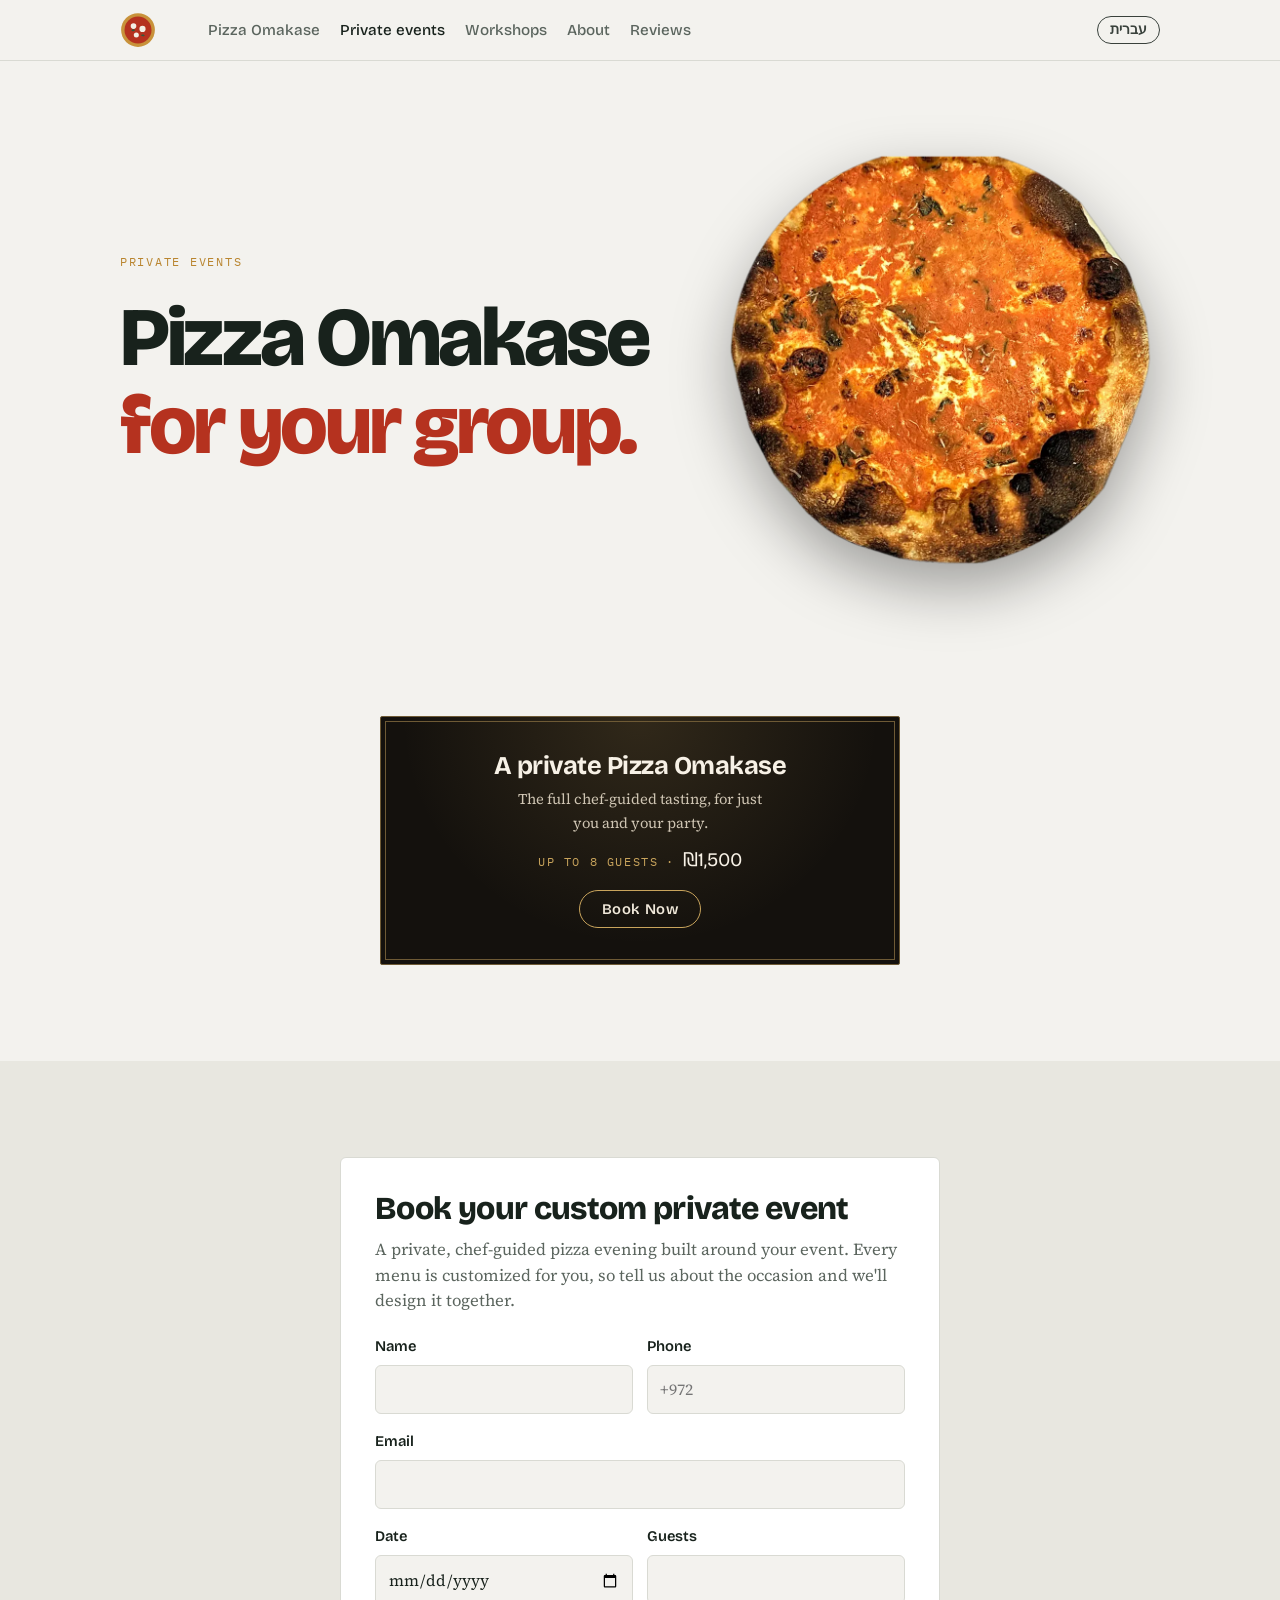
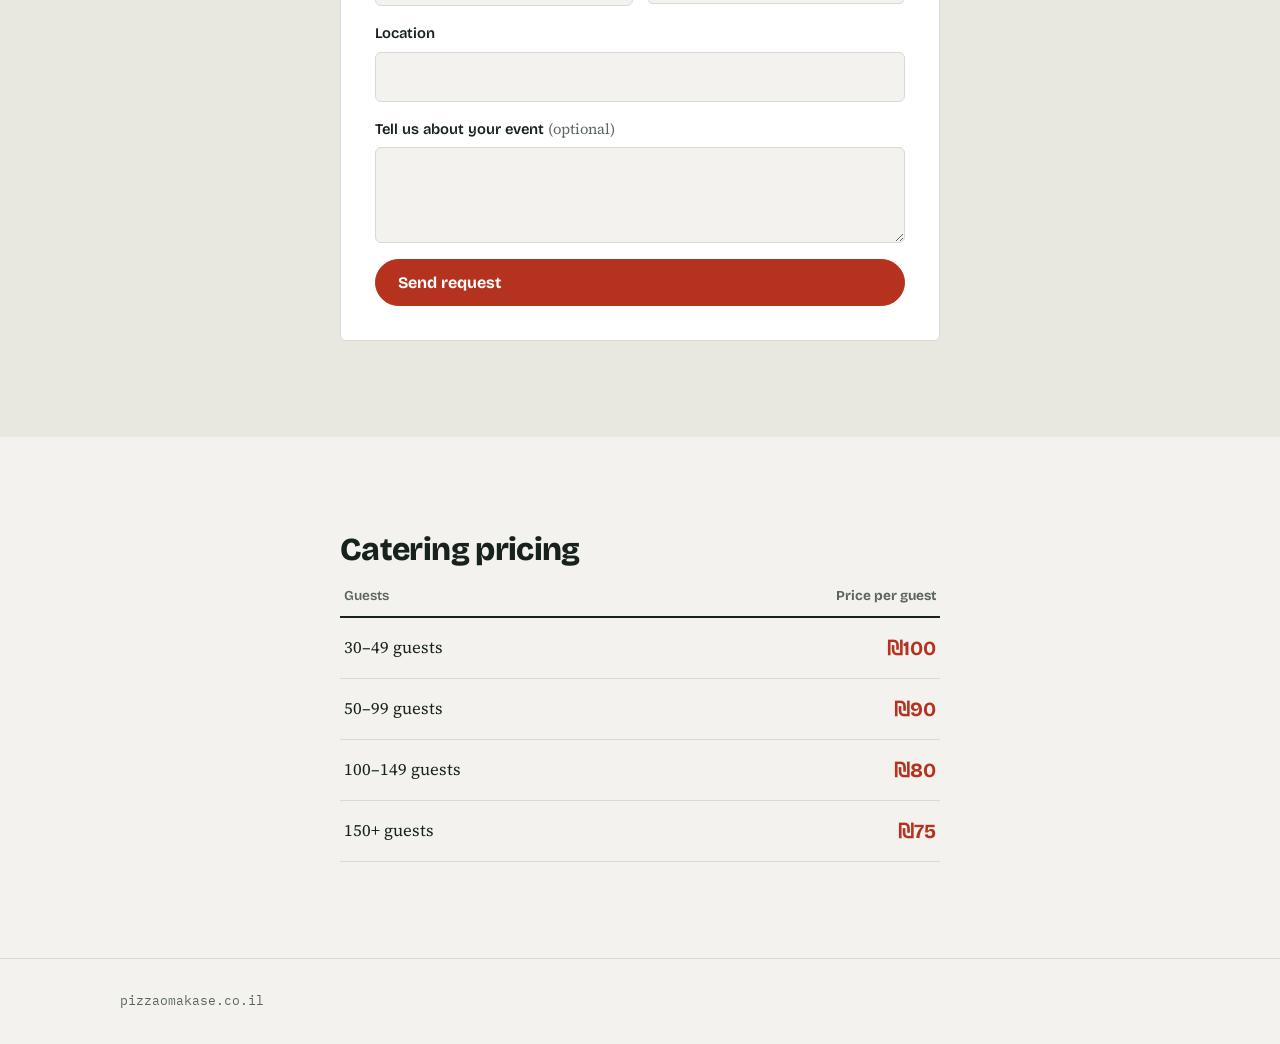
==== private-events.html @ 294c9a61 "Home hero: flyer replaces the top pizza (English + Hebrew versions, swapped by language); flyer firs" ====
<!doctype html>
<html lang="en">
<head>
<meta charset="utf-8">
<meta name="viewport" content="width=device-width,initial-scale=1,viewport-fit=cover">
<meta property="og:title" content="Private events · Pizza Omakase">
<meta property="og:image" content="https://pizzaomakase.co.il/images/originals/round-margherita-leopard.jpg">
<title data-he="אירועים פרטיים · פיצה אומקאסה">Private events · Pizza Omakase</title>
<meta name="description" content="Book a private Pizza Omakase evening for your group: a chef-guided pizza tasting, customized for your event." data-he-content="הזמינו ערב פיצה אומקאסה פרטי לקבוצה שלכם: טעימות פיצה בהובלת השף, בהתאמה אישית לאירוע.">
<meta property="og:type" content="website">
<meta property="og:site_name" content="Pizza Omakase">
<meta property="og:description" content="Book a private Pizza Omakase evening for your group: a chef-guided pizza tasting, customized for your event." data-he-content="הזמינו ערב פיצה אומקאסה פרטי לקבוצה שלכם: טעימות פיצה בהובלת השף, בהתאמה אישית לאירוע.">
<meta property="og:url" content="https://pizzaomakase.co.il/private-events.html">
<meta property="og:locale" content="en_IL">
<meta name="twitter:card" content="summary_large_image">
<link rel="icon" href="favicon.svg" type="image/svg+xml">
<meta name="theme-color" content="#B5321F">
<link rel="preconnect" href="https://fonts.googleapis.com">
<link rel="preconnect" href="https://fonts.gstatic.com" crossorigin>
<link rel="stylesheet" href="https://fonts.googleapis.com/css2?family=Bricolage+Grotesque:opsz,wght@12..96,500;12..96,700;12..96,800&family=Source+Serif+4:ital,opsz,wght@0,8..60,400;0,8..60,600;1,8..60,400&family=IBM+Plex+Mono:wght@400;500&display=swap">
<link rel="stylesheet" href="https://fonts.googleapis.com/css2?family=Rubik:wght@400;500;600;700;800&family=Frank+Ruhl+Libre:wght@400;500;700&display=swap">
<link rel="stylesheet" href="i18n.css?v=b4e3d03b">
<script src="i18n.js?v=22c2c5f6"></script>
<style>
/* Layout: one long counter-service scroll — hero → the tasting card → the pies → dates → book → private events.
   Palette: basil-ink on a cool flour-dusted marble, crust gold for warmth, tomato reserved for actions. */
:root{
  --bg:#F3F2EE;
  --surface:#FFFFFF;
  --ink:#18221C;
  --muted:#5B655E;
  --line:#D9DAD3;
  --crust:#B9852F;
  --tomato:#B5321F;
  --tomato-ink:#FFFFFF;
  --basil:#2F5A3B;
  --soft:#E8E7E0;
  --display:"Bricolage Grotesque", "Helvetica Neue", Arial, sans-serif;
  --body:"Source Serif 4", Georgia, "Times New Roman", serif;
  --mono:"IBM Plex Mono", ui-monospace, Menlo, Consolas, monospace;
  --radius:6px;
}
@media (prefers-color-scheme: dark){
  :root:not([data-theme="light"]){
    --bg:#121714; --surface:#1A211C; --ink:#ECEDE7; --muted:#A3ABA4; --line:#2E3832;
    --crust:#D9A84E; --tomato:#E0553C; --tomato-ink:#160C09; --basil:#7FB28C; --soft:#212A24;
    color-scheme:dark;
  }
}
:root[data-theme="dark"]{
  --bg:#121714; --surface:#1A211C; --ink:#ECEDE7; --muted:#A3ABA4; --line:#2E3832;
  --crust:#D9A84E; --tomato:#E0553C; --tomato-ink:#160C09; --basil:#7FB28C; --soft:#212A24;
  color-scheme:dark;
}

*{box-sizing:border-box}
html{scroll-behavior:smooth}
@media (prefers-reduced-motion: reduce){html{scroll-behavior:auto} *{transition:none!important;animation:none!important}}
body{background:var(--bg);color:var(--ink);font-family:var(--body);font-size:18px;line-height:1.6;margin:0}
.wrap{max-width:1120px;margin:0 auto;padding-inline:clamp(16px,4vw,40px)}
h1,h2,h3{font-family:var(--display);line-height:1.05;margin:0;text-wrap:balance;letter-spacing:-.02em}
h2{font-size:clamp(2rem,4.6vw,3.2rem);font-weight:800}
h3{font-size:1.3rem;font-weight:700;letter-spacing:-.01em}
p{margin:0}
a{color:inherit}
.eyebrow{font-family:var(--mono);font-size:.78rem;letter-spacing:.14em;text-transform:uppercase;color:var(--crust)}
.lede{font-size:1.3rem;color:var(--muted);max-width:42ch;line-height:1.45}
.copy .lede:first-of-type{color:var(--ink)}
:focus-visible{outline:2px solid var(--tomato);outline-offset:3px}

/* header */
header.top{position:sticky;top:env(safe-area-inset-top,0px);z-index:10;background:color-mix(in srgb,var(--bg) 88%,transparent);backdrop-filter:blur(8px);border-bottom:1px solid var(--line)}
header.top .wrap{display:flex;align-items:center;justify-content:space-between;gap:16px;padding-block:12px}
.mark{font-family:var(--display);font-weight:800;font-size:1.15rem;letter-spacing:-.02em;text-decoration:none;display:flex;align-items:baseline;gap:8px}
.mark img{display:block;width:36px;height:36px;transition:transform .3s}.mark:hover img{transform:rotate(-20deg)}
.mark small{font-family:var(--mono);font-weight:400;font-size:.68rem;color:var(--muted);letter-spacing:.08em}
nav.links{display:flex;gap:20px;font-family:var(--display);font-weight:500;font-size:.95rem}
nav.links a{text-decoration:none;color:var(--muted)}
nav.links a:hover,nav.links a[aria-current]{color:var(--ink)}
nav.links a,.mark{white-space:nowrap}
@media (max-width:760px){nav.links .opt{display:none}}
@media (max-width:480px){nav.links{gap:12px;font-size:.85rem}.mark{font-size:1rem}header.top .wrap{gap:10px}}

.btn{display:inline-flex;align-items:center;gap:8px;font-family:var(--display);font-weight:700;font-size:1rem;padding:13px 22px;border-radius:999px;border:1.5px solid var(--ink);background:transparent;color:var(--ink);text-decoration:none;cursor:pointer;transition:transform .15s ease, background .15s ease}
.btn:hover{transform:translateY(-1px)}
.btn.primary{background:var(--tomato);border-color:var(--tomato);color:var(--tomato-ink)}
.btn.small{padding:8px 16px;font-size:.9rem}

/* hero */
.hero{padding-block:clamp(40px,7vw,88px) clamp(40px,6vw,72px)}
.hero .wrap{display:grid;grid-template-columns:1.05fr .95fr;gap:clamp(28px,5vw,64px);align-items:center}
.hero h1{font-size:clamp(3.4rem,10vw,7.4rem);font-weight:800;letter-spacing:-.045em}
.hero h1 em{font-style:normal;color:var(--tomato)}
.hero .copy{display:flex;flex-direction:column;gap:24px;min-width:0}
.hero .ctas{display:flex;flex-wrap:wrap;gap:12px}
.hero figure{margin:0;position:relative}
.hero figure img{display:block;width:100%;height:auto;filter:drop-shadow(0 24px 30px rgba(0,0,0,.35))}
.hero figure figcaption{position:absolute;left:-6px;bottom:8%;background:var(--surface);border:1px solid var(--line);padding:10px 14px;border-radius:var(--radius);font-family:var(--mono);font-size:.78rem;color:var(--muted);max-width:75%}
.hero figure figcaption b{display:block;font-family:var(--display);font-size:1rem;color:var(--ink);font-weight:700}
@media (max-width:820px){.hero .wrap{grid-template-columns:1fr}.hero figure{max-width:440px;justify-self:center;width:100%}}

section{padding-block:clamp(56px,8vw,96px)}
section.alt{background:var(--soft)}
.sec-head{display:flex;flex-direction:column;gap:14px;margin-bottom:clamp(28px,4vw,44px)}
.fine{font-size:.92rem;color:var(--muted)}

/* tasting card */
.about{display:grid;grid-template-columns:1fr 1fr;gap:clamp(28px,5vw,64px);align-items:start}
.about .text{display:flex;flex-direction:column;gap:18px;min-width:0}
.card-menu{background:var(--surface);border:1px solid var(--line);border-radius:var(--radius);padding:clamp(22px,3vw,34px);display:flex;flex-direction:column;gap:6px}
.card-menu .head{display:flex;justify-content:space-between;align-items:baseline;border-bottom:2px solid var(--ink);padding-bottom:12px;margin-bottom:6px;gap:12px}
.card-menu .head h3{font-size:1.5rem}
.card-menu .head span{font-family:var(--mono);font-size:.75rem;color:var(--muted);text-transform:uppercase;letter-spacing:.1em}
.course{display:grid;grid-template-columns:3.2ch 1fr;gap:14px;padding-block:11px;border-bottom:1px dashed var(--line)}
.course:last-of-type{border-bottom:0}
.course .n{font-family:var(--mono);font-size:.85rem;color:var(--crust);padding-top:3px;font-variant-numeric:tabular-nums}
.course b{font-family:var(--display);font-weight:700;font-size:1.05rem;display:block}
.course small{color:var(--muted);font-size:.95rem}
.course.pie b{color:var(--ink)}
.card-menu .foot{margin-top:10px;padding-top:12px;border-top:2px solid var(--ink);font-family:var(--mono);font-size:.8rem;color:var(--basil);display:flex;gap:8px;align-items:center}
@media (max-width:820px){.about{grid-template-columns:1fr}}

/* gallery */
.includes-card{background:#18221C;color:#F3F2EE;border:1px solid rgba(255,255,255,.08);border-radius:14px;padding:20px 24px;max-width:26rem}
.includes-card .label{font-family:var(--mono);font-size:1rem;letter-spacing:.14em;text-transform:uppercase;color:#D9A84E;margin-bottom:12px}
.includes{list-style:none;margin:0;padding:0;display:flex;flex-direction:column;gap:6px;font-family:var(--body);font-weight:400;font-size:1.25rem}
.includes li{display:flex;align-items:center;gap:12px}
.includes li::before{content:"";width:10px;height:10px;border-radius:50%;background:#E0553C;flex:none}
.pies{display:grid;grid-template-columns:repeat(3,1fr);gap:clamp(20px,4vw,56px);max-width:1040px;margin-inline:auto;align-items:end}
.pies figure{margin:0;display:flex;flex-direction:column;align-items:center;gap:14px;min-width:0}
.pies figcaption{font-family:var(--display);font-weight:700;font-size:1.15rem;text-align:center}
@media (max-width:700px){.pies{grid-template-columns:1fr;max-width:380px}}
.pies img{width:100%;height:auto;display:block;min-width:0;filter:drop-shadow(0 20px 24px rgba(0,0,0,.3))}
.about-grid{display:grid;grid-template-columns:1.1fr .9fr;gap:clamp(28px,5vw,64px);align-items:center}
.about-copy{display:flex;flex-direction:column;gap:18px;min-width:0}
.about-copy p{font-size:1.15rem;max-width:52ch}
.about-copy .ctas{display:flex;flex-wrap:wrap;gap:12px;margin-top:8px}
.about-photo{margin:0}
.about-photo img{width:100%;height:auto;aspect-ratio:4/5;object-fit:cover;object-position:50% 25%;border-radius:var(--radius);display:block}
@media (max-width:820px){.about-grid{grid-template-columns:1fr}.about-photo{max-width:440px}}
.gallery{display:grid;grid-template-columns:repeat(4,1fr);gap:14px}
.gallery img{min-width:0}
.form-title{font-size:2rem}
.price-table{width:100%;border-collapse:collapse;margin-top:18px;font-size:1.05rem}
.price-table th{font-family:var(--display);font-weight:600;font-size:.85rem;color:var(--muted);text-align:start;padding:0 4px 10px;border-bottom:2px solid var(--ink)}
.price-table td{padding:14px 4px;border-bottom:1px solid var(--line)}
.price-table td:last-child,.price-table th:last-child{text-align:end;font-family:var(--display);font-weight:700}
.price-table td:last-child{font-size:1.25rem;color:var(--tomato)}
.form-lede{color:var(--muted);font-size:1.05rem;line-height:1.5;margin:-4px 0 6px}
.gallery figure{margin:0;display:flex;flex-direction:column;gap:10px;min-width:0}
.gallery img{width:100%;height:auto;aspect-ratio:3/4;object-fit:cover;border-radius:var(--radius);display:block}
.gallery figcaption{font-family:var(--display);font-weight:600;font-size:1rem}
.gallery figcaption span{display:block;font-family:var(--body);font-weight:400;color:var(--muted);font-size:.92rem}
@media (max-width:900px){.gallery{grid-template-columns:repeat(2,1fr)}}

/* evenings */
.notice{font-family:var(--mono);font-size:.82rem;color:var(--muted);background:var(--surface);border:1px dashed var(--line);border-radius:var(--radius);padding:10px 14px;margin-bottom:18px}
.events{display:flex;flex-direction:column;border-top:2px solid var(--ink)}
.event{display:grid;grid-template-columns:92px 1fr auto;gap:clamp(14px,3vw,32px);align-items:center;padding-block:22px;border-bottom:1px solid var(--line)}
.date{display:flex;flex-direction:column;align-items:flex-start;line-height:1}
.date .dow{font-family:var(--mono);font-size:.75rem;text-transform:uppercase;letter-spacing:.12em;color:var(--muted)}
.date .day{font-family:var(--display);font-weight:800;font-size:2.6rem;letter-spacing:-.04em;font-variant-numeric:tabular-nums}
.date .mon{font-family:var(--mono);font-size:.8rem;text-transform:uppercase;letter-spacing:.12em;color:var(--crust)}
.event .info{display:flex;flex-direction:column;gap:4px;min-width:0}
.event .info h3{font-size:1.25rem}
.event .meta{color:var(--muted);font-size:.98rem}
.pill{display:inline-block;font-family:var(--mono);font-size:.72rem;text-transform:uppercase;letter-spacing:.08em;padding:3px 9px;border-radius:999px;border:1px solid currentColor}
.pill.open{color:var(--basil)}
.pill.few{color:var(--crust)}
.pill.full{color:var(--muted)}
.event .act{display:flex;flex-direction:column;align-items:flex-end;gap:8px}
.empty{padding:28px 0;color:var(--muted)}
@media (max-width:640px){.event{grid-template-columns:64px 1fr}.event .act{grid-column:1/-1;flex-direction:row;justify-content:space-between;align-items:center}.date .day{font-size:2.1rem}}

/* forms */
.forms{display:grid;grid-template-columns:1fr 1fr;gap:clamp(24px,4vw,48px);align-items:start}
@media (max-width:900px){.forms{grid-template-columns:1fr}}
form.panel{background:var(--surface);border:1px solid var(--line);border-radius:var(--radius);padding:clamp(22px,3vw,34px);display:flex;flex-direction:column;gap:16px;min-width:0}
form.panel .ph{display:flex;flex-direction:column;gap:6px;margin-bottom:4px}
form.panel .ph p{color:var(--muted);font-size:1rem}
.row{display:grid;grid-template-columns:1fr 1fr;gap:14px}
@media (max-width:520px){.row{grid-template-columns:1fr}}
.field{display:flex;flex-direction:column;gap:6px;min-width:0}
label{font-family:var(--display);font-weight:600;font-size:.92rem}
label .opt{font-family:var(--body);font-weight:400;color:var(--muted)}
input,select,textarea{font:inherit;font-size:1rem;color:var(--ink);background:var(--bg);border:1px solid var(--line);border-radius:var(--radius);padding:11px 12px;width:100%}
textarea{min-height:96px;resize:vertical}
input:focus,select:focus,textarea:focus{outline:2px solid var(--basil);outline-offset:0;border-color:transparent}
.status{font-size:.98rem;padding:12px 14px;border-radius:var(--radius);background:var(--soft)}
.status.ok{border-left:3px solid var(--basil)}
.status.err{border-left:3px solid var(--tomato)}
.hp{position:absolute;left:-9999px}

/* faq */
.faq{display:grid;grid-template-columns:repeat(3,1fr);gap:clamp(20px,3vw,40px)}
.faq div{display:flex;flex-direction:column;gap:8px;min-width:0}
.faq p{color:var(--muted);font-size:1rem}
@media (max-width:820px){.faq{grid-template-columns:1fr}}

footer{border-top:1px solid var(--line);padding-block:32px}
footer .wrap{display:flex;flex-wrap:wrap;justify-content:space-between;gap:12px;font-family:var(--mono);font-size:.8rem;color:var(--muted)}

/* private events page */
.pe-hero{padding-block:clamp(40px,7vw,80px) clamp(24px,4vw,40px)}
.pe-hero .wrap{display:grid;grid-template-columns:1.1fr .9fr;gap:clamp(28px,5vw,64px);align-items:center}
.pe-hero h1{font-size:clamp(2.8rem,8vw,5.2rem);font-weight:800;letter-spacing:-.04em}
.pe-hero h1 em{font-style:normal;color:var(--tomato)}
.pe-hero .copy{display:flex;flex-direction:column;gap:22px;min-width:0}
.pe-hero figure{margin:0}
.pe-hero figure img{display:block;width:100%;height:auto;filter:drop-shadow(0 24px 30px rgba(0,0,0,.35))}
.pe-form{max-width:680px;margin-inline:auto}
.private-card{width:50%;margin:0 auto;background:#14110D;color:#F1E9DA;border:1px solid #6E5A35;outline:1px solid #6E5A35;outline-offset:-6px;border-radius:2px;padding:clamp(24px,3.5vw,36px) clamp(18px,3vw,32px);text-align:center;display:flex;flex-direction:column;align-items:center;gap:8px;background-image:radial-gradient(ellipse at top,rgba(201,164,92,.16),transparent 65%)}
.private-card h3{font-family:var(--display);font-weight:700;font-size:clamp(1.25rem,2.4vw,1.6rem);letter-spacing:-.02em;color:#F7F1E6;margin:0}
.private-card .pc-text{font-size:.92rem;color:#CFC5B3;margin:0;max-width:32ch}
.private-card .pc-meta{display:flex;gap:8px;align-items:baseline;font-family:var(--mono);font-size:.72rem;letter-spacing:.14em;text-transform:uppercase;color:#C9A45C;margin:2px 0 6px}
.private-card .pc-price{font-family:var(--display);font-size:1.2rem;letter-spacing:0;color:#F7F1E6}
.private-card .pc-btn{display:inline-block;padding:9px 22px;border:1px solid #C9A45C;background:transparent;color:#F1E9DA;cursor:pointer;text-decoration:none;font-family:var(--display);font-weight:600;font-size:.92rem;letter-spacing:.04em;border-radius:999px;transition:background .2s,color .2s}
.private-card .pc-btn:hover,.private-card .pc-btn:focus-visible,.private-card .pc-btn[aria-expanded="true"]{background:#C9A45C;color:#14110D}
.pc-form{width:100%;text-align:left;display:flex;flex-direction:column;gap:12px;margin-top:14px;padding-top:18px;border-top:1px solid #3B3122}
.pc-form[hidden],.private-card [hidden]{display:none!important}
.pc-form label{color:#E9DFCC;font-size:.85rem}
.pc-form label .opt,.pc-form .fine{color:#A89B84}
.pc-form .fine{font-size:.8rem;margin:0}
.pc-form input,.pc-form select,.pc-form textarea{background:#1D1913;color:#F1E9DA;border-color:#4A3D28;font-size:.95rem;padding:9px 10px}
.pc-form input:focus,.pc-form select:focus,.pc-form textarea:focus{outline:2px solid #C9A45C;outline-offset:1px}
.pc-form textarea{min-height:70px}
.pc-cal{border:1px solid #4A3D28;border-radius:4px;padding:10px 10px 12px;background:#1A160F}
.pc-cal-head{display:flex;align-items:center;justify-content:space-between;font-family:var(--display);font-weight:600;color:#F1E9DA;margin-bottom:8px}
.pc-nav{background:none;border:1px solid #4A3D28;color:#C9A45C;width:30px;height:30px;border-radius:50%;cursor:pointer;font-size:1.1rem;line-height:1}
.pc-nav:disabled{opacity:.25;cursor:default}
.pc-grid{display:grid;grid-template-columns:repeat(7,1fr);gap:4px;text-align:center}
.pc-wd{font-family:var(--mono);font-size:.68rem;color:#8C806B;padding-bottom:2px}
.pc-day{display:flex;align-items:center;justify-content:center;aspect-ratio:1;font-size:.85rem;color:#5E5444;border-radius:50%}
button.pc-day{border:1px solid #C9A45C;background:transparent;color:#F1E9DA;font-weight:600;cursor:pointer;font-family:inherit}
button.pc-day:hover{background:rgba(201,164,92,.18)}
button.pc-day.on{background:#C9A45C;color:#14110D}
.pc-picked{min-height:1em;color:#C9A45C!important}
.pc-link{align-self:flex-start;background:none;border:none;padding:0;color:#C9A45C;text-decoration:underline;text-underline-offset:3px;font:inherit;font-size:.85rem;cursor:pointer}
.pc-form .row{gap:10px}
.pc-form .btn.primary{background:#C9A45C;border-color:#C9A45C;color:#14110D;align-self:center;font-size:.95rem;padding:10px 22px}
@media (max-width:700px){.private-card{width:min(100%,420px)}}
@media (max-width:420px){.pc-form .row{grid-template-columns:1fr}}
@media (max-width:820px){.pe-hero .wrap{grid-template-columns:1fr}.pe-hero figure{max-width:260px;justify-self:center;width:100%;order:-1}}
@media (max-width:560px){header.top .wrap{flex-wrap:wrap;row-gap:6px}nav.links{width:100%;justify-content:space-between;gap:8px}}
@media (max-width:430px){nav.links{flex-wrap:wrap;justify-content:flex-start;column-gap:16px;row-gap:4px}}
</style>
</head>
<body>
<header class="top">
  <div class="wrap">
    <a class="mark" href="./" aria-label="Pizza Omakase home" data-he-aria-label="פיצה אומקאסה – דף הבית"><img src="favicon.svg" alt="Pizza Omakase" data-he-alt="פיצה אומקאסה" width="36" height="36"></a>
    <nav class="links" aria-label="Main" data-he-aria-label="ראשי">
      <a href="./#dates" data-he="פיצה אומקאסה">Pizza Omakase</a>
      <a href="private-events.html" aria-current="page" data-he="אירועים פרטיים">Private events</a>
      <a href="workshops.html" data-he="סדנאות">Workshops</a>
      <a href="./#about" data-he="אודות">About</a>
      <a href="reviews.html" data-he="המלצות">Reviews</a>
    </nav>
  </div>
</header>

<main>
  <div class="pe-hero">
    <div class="wrap">
      <div class="copy">
        <p class="eyebrow" data-he="אירועים פרטיים">Private events</p>
        <h1 data-he="פיצה אומקאסה<br><em>לקבוצה שלכם.</em>">Pizza Omakase<br><em>for your group.</em></h1>
      </div>
      <figure>
        <img src="images/pizza-vodka.webp?v=4" alt="The Vodka pie" data-he-alt="פיצה וודקה" width="900" height="900">
      </figure>
    </div>
  </div>

  <section id="book-private">
    <div class="wrap">
      <div class="private-card">
        <h3 data-he="פיצה אומקאסה פרטית">A private Pizza Omakase</h3>
        <p class="pc-text" data-he="כל חוויית הטעימות בהובלת השף – רק בשבילכם.">The full chef-guided tasting, for just you and your party.</p>
        <p class="pc-meta"><span data-he="עד 8 אורחים">Up to 8 guests</span><span class="pc-dot">·</span><span class="pc-price">₪1,500</span></p>
        <button type="button" class="pc-btn" id="pcOpen" aria-expanded="false" aria-controls="bookPrivate" data-he="הזמינו עכשיו">Book Now</button>
      <form id="bookPrivate" class="pc-form" novalidate hidden>
        <input type="hidden" name="_subject" value="New private evening booking">
        <input type="hidden" name="form" value="private-booking">
        <div class="row">
          <div class="field"><label for="b-name" data-he="שם">Name</label><input id="b-name" name="name" autocomplete="name" required></div>
          <div class="field"><label for="b-phone" data-he="טלפון">Phone</label><input id="b-phone" name="phone" type="tel" autocomplete="tel" placeholder="+972" required></div>
        </div>
        <div class="field"><label for="b-email" data-he="אימייל">Email</label><input id="b-email" name="email" type="email" autocomplete="email" required></div>
        <div class="field"><label for="b-guests" data-he="מספר אורחים">Guests</label><select id="b-guests" name="guests" required><option>2</option><option>3</option><option>4</option><option>5</option><option>6</option><option>7</option><option selected>8</option></select></div>
        <div class="field">
          <label for="b-date" data-he="תאריך">Date</label>
          <input type="hidden" id="b-date" name="date" required>
          <div class="pc-cal" id="bCal" aria-live="polite"><p class="fine" data-he="טוען תאריכים…">Loading dates…</p></div>
          <p class="pc-picked fine" id="bPicked"></p>
          <button type="button" class="pc-link" id="bReq" data-he="לא מצאתם תאריך מתאים? בקשו תאריך אחר">Don't see your date? Request another</button>
        </div>
        <div class="field" id="b-req-wrap" hidden>
          <label for="b-reqdate" data-he="באיזה תאריך תרצו?">Which date would you like?</label>
          <input id="b-reqdate" name="requested_date" type="date">
          <p class="fine" data-he="נבדוק זמינות ונחזור אליכם. שליחת בקשה לא כרוכה בתשלום.">We'll check availability and get back to you. No payment is taken for a request.</p>
        </div>
        <div class="field">
          <label for="b-msg" data-he="אלרגיות או הערות <span class=&quot;opt&quot;>(לא חובה)</span>">Allergies or notes <span class="opt">(optional)</span></label>
          <textarea id="b-msg" name="message"></textarea>
        </div>
        <input class="hp" type="text" name="_gotcha" tabindex="-1" autocomplete="off" aria-hidden="true">
        <p class="fine" data-he="ביטול עד 48 שעות לפני הערב – החזר מלא; ביטול מאוחר יותר – ללא החזר.">Full refund if you cancel more than 48 hours before the evening; no refunds within 48 hours.</p>
        <button class="btn primary" type="submit" data-he="הזמינו עכשיו">Book Now</button>
        <p class="status" role="status" hidden></p>
      </form>
      </div>
    </div>
  </section>

  <section class="alt">
    <div class="wrap pe-form">
      <form class="panel" id="private" novalidate>
        <h2 class="form-title" data-he="הזמינו אירוע פרטי בהתאמה אישית">Book your custom private event</h2>
        <p class="form-lede" data-he="ערב פיצה פרטי בהובלת השף, שנבנה סביב האירוע שלכם. כל תפריט מותאם במיוחד בשבילכם – ספרו לנו על האירוע ונתכנן אותו יחד.">A private, chef-guided pizza evening built around your event. Every menu is customized for you, so tell us about the occasion and we'll design it together.</p>
        <input type="hidden" name="_subject" value="New private event request">
        <input type="hidden" name="form" value="private-event">
        <div class="row">
          <div class="field"><label for="p-name" data-he="שם">Name</label><input id="p-name" name="name" autocomplete="name" required></div>
          <div class="field"><label for="p-phone" data-he="טלפון">Phone</label><input id="p-phone" name="phone" type="tel" autocomplete="tel" placeholder="+972" required></div>
        </div>
        <div class="field"><label for="p-email" data-he="אימייל">Email</label><input id="p-email" name="email" type="email" autocomplete="email" required></div>
        <div class="row">
          <div class="field"><label for="p-date" data-he="תאריך">Date</label><input id="p-date" name="date" type="date" required></div>
          <div class="field"><label for="p-guests" data-he="מספר אורחים">Guests</label><input id="p-guests" name="guests" type="number" min="2" max="80" inputmode="numeric" required></div>
        </div>
        <div class="field"><label for="p-city" data-he="מיקום">Location</label><input id="p-city" name="location" required></div>
        <div class="field">
          <label for="p-msg" data-he="ספרו לנו על האירוע <span class=&quot;opt&quot;>(לא חובה)</span>">Tell us about your event <span class="opt">(optional)</span></label>
          <textarea id="p-msg" name="message"></textarea>
        </div>
        <input class="hp" type="text" name="_gotcha" tabindex="-1" autocomplete="off" aria-hidden="true">
        <button class="btn primary" type="submit" data-he="שליחת בקשה">Send request</button>
        <p class="status" role="status" hidden></p>
      </form>
    </div>
  </section>
  <section id="catering">
    <div class="wrap pe-form">
      <h2 class="form-title" data-he="מחירון קייטרינג">Catering pricing</h2>
      <table class="price-table">
        <thead><tr><th scope="col" data-he="מספר אורחים">Guests</th><th scope="col" data-he="מחיר לאורח">Price per guest</th></tr></thead>
        <tbody>
          <tr><td data-he="30–49 אורחים">30–49 guests</td><td>₪100</td></tr>
          <tr><td data-he="50–99 אורחים">50–99 guests</td><td>₪90</td></tr>
          <tr><td data-he="100–149 אורחים">100–149 guests</td><td>₪80</td></tr>
          <tr><td data-he="150 אורחים ומעלה">150+ guests</td><td>₪75</td></tr>
        </tbody>
      </table>
    </div>
  </section>
</main>

<footer>
  <div class="wrap">
    <span>pizzaomakase.co.il</span>
  </div>
</footer>

<script>
const WEB3FORMS_KEY = "0ec3b494-e699-4ae4-8686-b59944bfb0a0";
const form=document.getElementById("private");
const status=form.querySelector(".status"), btn=form.querySelector("button[type=submit]");
const pDate=document.getElementById("p-date");
{const d=new Date();d.setDate(d.getDate()+1);pDate.min=d.toISOString().slice(0,10)}
form.addEventListener("submit",async ev=>{
  ev.preventDefault();
  const missing=[...form.querySelectorAll("[required]")].find(el=>!el.value.trim()||!el.checkValidity());
  if(missing){
    status.hidden=false;status.className="status err";
    status.textContent=I18N.t("Please fill in \"{x}\" before sending.",{x:form.querySelector(`label[for="${missing.id}"]`).childNodes[0].textContent.trim()});
    missing.focus();return;
  }
  btn.disabled=true;btn.textContent=I18N.t("Sending…");
  try{
    const data=new FormData(form);
    data.append("access_key",WEB3FORMS_KEY);
    data.append("subject","Pizza Omakase · private event request");
    data.append("from_name","Pizza Omakase website");
    const res=await fetch("https://api.web3forms.com/submit",{method:"POST",headers:{Accept:"application/json"},body:data});
    if(!res.ok) throw new Error(res.status);
    form.reset();
    location.href="request-received.html";
  }catch(e){
    status.hidden=false;status.className="status err";
    status.textContent=I18N.t("Didn't go through. Please try again.");
    btn.disabled=false;btn.textContent=I18N.t("Send request");
  }
});
</script>
<script>
/* Private Pizza Omakase booking: the next 3 open Tuesday/Thursday evenings at least 5 days ahead (Israel time),
   skipping any date already in the Google Sheet; booking goes straight to the ₪1,500 Morning link. */
(()=>{
const PRIVATE_PAY_LINK = "https://mrng.to/uQAEgTNSwF";
const EVENTS_CSV_URL = "https://docs.google.com/spreadsheets/d/e/2PACX-1vR-lP_wJIR6Vepet6Y2UDRExhSLIXeEjG2Xf9GtXmF34XiUtwmNr2so5jNAj9eTIJwAHDrVMnOuB5fs/pub?gid=0&single=true&output=csv";
const MIN_DAYS_AHEAD = 5, DATES_SHOWN = 3, PRIVATE_DAYS = [2, 4] /* Tue, Thu */, KEY = "0ec3b494-e699-4ae4-8686-b59944bfb0a0";
const form=document.getElementById("bookPrivate"), status=form.querySelector(".status"), btn=form.querySelector("button[type=submit]");
const sel=document.getElementById("b-date"), reqWrap=document.getElementById("b-req-wrap"), reqDate=document.getElementById("b-reqdate");
const payLabel=()=>I18N.t("Book Now"), reqLabel=()=>I18N.t("Send date request");
const isRequest=()=>sel.value==="request";
const openBtn=document.getElementById("pcOpen");
const openForm=()=>{form.hidden=false;openBtn.setAttribute("aria-expanded","true");openBtn.hidden=true;setTimeout(()=>document.getElementById("b-name").focus(),50)};
openBtn.addEventListener("click",openForm);
if(location.hash==="#book-private") openForm();
(async()=>{
  const taken=new Set();
  try{
    const rows=(await (await fetch(EVENTS_CSV_URL,{cache:"no-store"})).text()).trim().split(/\r?\n/).map(l=>l.split(","));
    const di=rows.shift().map(h=>h.trim().toLowerCase()).indexOf("date");
    rows.forEach(r=>{if(r[di]) taken.add(r[di].trim())});
  }catch(_){}
  const ilToday=new Intl.DateTimeFormat("en-CA",{timeZone:"Asia/Jerusalem"}).format(new Date());
  const d=new Date(ilToday+"T12:00:00Z");d.setUTCDate(d.getUTCDate()+MIN_DAYS_AHEAD);
  const avail=[];
  for(let i=0;avail.length<DATES_SHOWN&&i<365;i++,d.setUTCDate(d.getUTCDate()+1)){
    if(!PRIVATE_DAYS.includes(d.getUTCDay())) continue;
    const iso=d.toISOString().slice(0,10);
    if(!taken.has(iso)) avail.push(iso);
  }
  renderCal(avail);
})();
/* Month calendar: only the available dates can be clicked. */
const cal=document.getElementById("bCal"), picked=document.getElementById("bPicked");
const fmtLong=iso=>new Date(iso+"T12:00:00Z").toLocaleDateString(I18N.locale(),{weekday:"long",day:"numeric",month:"long",year:"numeric",timeZone:"UTC"});
let months=[], mi=0, availSet=new Set();
function renderCal(avail){
  availSet=new Set(avail);
  months=[...new Set(avail.map(a=>a.slice(0,7)))];
  if(!months.length){cal.innerHTML='<p class="fine">'+I18N.t("No open dates right now. Please request a date below.")+'</p>';return}
  mi=0; drawMonth();
}
function drawMonth(){
  const ym=months[mi], [y,m]=ym.split("-").map(Number);
  const first=new Date(Date.UTC(y,m-1,1)), days=new Date(Date.UTC(y,m,0)).getUTCDate();
  const title=first.toLocaleDateString(I18N.locale(),{month:"long",year:"numeric",timeZone:"UTC"});
  let h=`<div class="pc-cal-head"><button type="button" class="pc-nav" data-d="-1" ${mi===0?"disabled":""} aria-label="${I18N.t("Previous month")}">‹</button><span>${title}</span><button type="button" class="pc-nav" data-d="1" ${mi===months.length-1?"disabled":""} aria-label="${I18N.t("Next month")}">›</button></div><div class="pc-grid">`;
  (I18N.lang==="he"?["א","ב","ג","ד","ה","ו","ש"]:["S","M","T","W","T","F","S"]).forEach(w=>h+=`<span class="pc-wd">${w}</span>`);
  for(let i=0;i<first.getUTCDay();i++) h+='<span></span>';
  for(let dd=1;dd<=days;dd++){
    const iso=`${ym}-${String(dd).padStart(2,"0")}`;
    h+=availSet.has(iso)?`<button type="button" class="pc-day open${sel.value===iso?" on":""}" data-iso="${iso}" aria-label="${fmtLong(iso)}" aria-pressed="${sel.value===iso}">${dd}</button>`:`<span class="pc-day">${dd}</span>`;
  }
  cal.innerHTML=h+'</div>';
}
cal.addEventListener("click",e=>{
  const nav=e.target.closest(".pc-nav"); if(nav){mi+=+nav.dataset.d;drawMonth();return}
  const day=e.target.closest(".pc-day.open"); if(day) choose(day.dataset.iso);
});
document.getElementById("bReq").addEventListener("click",()=>choose("request"));
document.addEventListener("langchange",()=>{choose(sel.value)});
function choose(v){
  sel.value=v;
  picked.textContent=v==="request"?"":v?I18N.t("Selected: {d}",{d:fmtLong(v)}):"";
  reqWrap.hidden=!isRequest(); reqDate.required=isRequest(); btn.textContent=isRequest()?reqLabel():payLabel();
  if(months.length) drawMonth();
}
{const t=new Date();t.setDate(t.getDate()+1);reqDate.min=t.toISOString().slice(0,10)}
form.addEventListener("submit",async ev=>{
  ev.preventDefault();
  const missing=[...form.querySelectorAll("[required]")].find(el=>!el.value.trim()||!el.checkValidity());
  if(missing){
    status.hidden=false;status.className="status err";
    status.textContent=I18N.t("Please fill in \"{x}\" before sending.",{x:form.querySelector(`label[for="${missing.id}"]`).childNodes[0].textContent.trim()});
    missing.focus();return;
  }
  btn.disabled=true;btn.textContent=I18N.t("Sending…");
  const request=isRequest();
  try{
    const data=new FormData(form);
    if(request) data.set("date","REQUEST: "+data.get("requested_date"));
    data.append("access_key",KEY);
    data.append("subject",request?"Pizza Omakase · private evening DATE REQUEST · "+data.get("requested_date"):"Pizza Omakase · PRIVATE EVENING booking · "+data.get("date"));
    data.append("from_name","Pizza Omakase website");
    const res=await fetch("https://api.web3forms.com/submit",{method:"POST",headers:{Accept:"application/json"},body:data});
    if(!res.ok) throw new Error(res.status);
    form.reset(); choose("");
    if(request){location.href="request-received.html";return;}
    status.hidden=false;status.className="status ok";status.textContent="Thanks! Taking you to payment…";
    location.href=PRIVATE_PAY_LINK;
  }catch(e){
    status.hidden=false;status.className="status err";status.textContent=I18N.t("Didn't go through. Please try again.");
    btn.disabled=false;btn.textContent=request?reqLabel():payLabel();
  }
});
})();
</script>
</body>
</html>
---- i18n.css ----
/* Language switch + Hebrew (right-to-left) adjustments, shared by every page. */
.lang-toggle{font:inherit;font-weight:600;font-size:.85rem;color:inherit;background:transparent;border:1px solid currentColor;border-radius:999px;padding:3px 12px;cursor:pointer;opacity:.85;line-height:1.4}
.lang-toggle:hover,.lang-toggle:focus-visible{opacity:1}

/* Hebrew typography: the Latin fonts have no Hebrew letters, so swap in Hebrew families. */
html[lang="he"]{
  --display:"Rubik","Bricolage Grotesque",Arial,sans-serif;
  --body:"Frank Ruhl Libre","Source Serif 4",Georgia,serif;
  --mono:"Rubik","IBM Plex Mono",ui-monospace,monospace;
}
/* Wide letter-spacing and all-caps styling suit Latin labels, not Hebrew. */
html[lang="he"] .eyebrow,html[lang="he"] .pill,html[lang="he"] .label,html[lang="he"] .pc-meta,
html[lang="he"] .date .dow,html[lang="he"] .date .mon,html[lang="he"] .soon,html[lang="he"] .pc-wd,
html[lang="he"] h1,html[lang="he"] h2,html[lang="he"] h3{letter-spacing:0}

/* Right-to-left layout fixes for things that were placed with left/right. */
html[dir="rtl"] .pc-form{text-align:right}
html[dir="rtl"] .pc-link{align-self:flex-start}
html[dir="rtl"] input[type="tel"],html[dir="rtl"] input[type="email"],html[dir="rtl"] input[type="url"]{direction:ltr;text-align:right}
html[dir="rtl"] .soon{right:auto;left:-16px;transform:rotate(-8deg)}
@media (max-width:820px){html[dir="rtl"] .soon{left:-6px}}
html[dir="rtl"] .pc-nav{transform:scaleX(-1)}
/* Hidden spam-trap fields sit far off to the left; in right-to-left pages that would create a huge sideways scroll. */
html[dir="rtl"] .hp{left:auto;right:-9999px}
/* Header: logo and menu tabs together at the start, language switch alone at the far end.
   On phones the switch moves up into the logo row (top corner) and the tabs wrap below. */
header.top .wrap{justify-content:flex-start}
header.top nav.links{margin-inline-start:clamp(16px,3vw,36px)}
header.top .lang-toggle{margin-inline-start:auto;flex:none}
@media (max-width:560px){
  header.top nav.links{order:3;margin-inline-start:0}
  header.top .lang-toggle{order:2}
}
/* Phones: the switch always sits in the top-right corner, in both languages
   (in Hebrew the logo moves to the left of that row; the tabs below stay right-to-left). */
@media (max-width:560px){
  html[dir="rtl"] header.top .wrap{direction:ltr}
  html[dir="rtl"] header.top nav.links{direction:rtl}
}
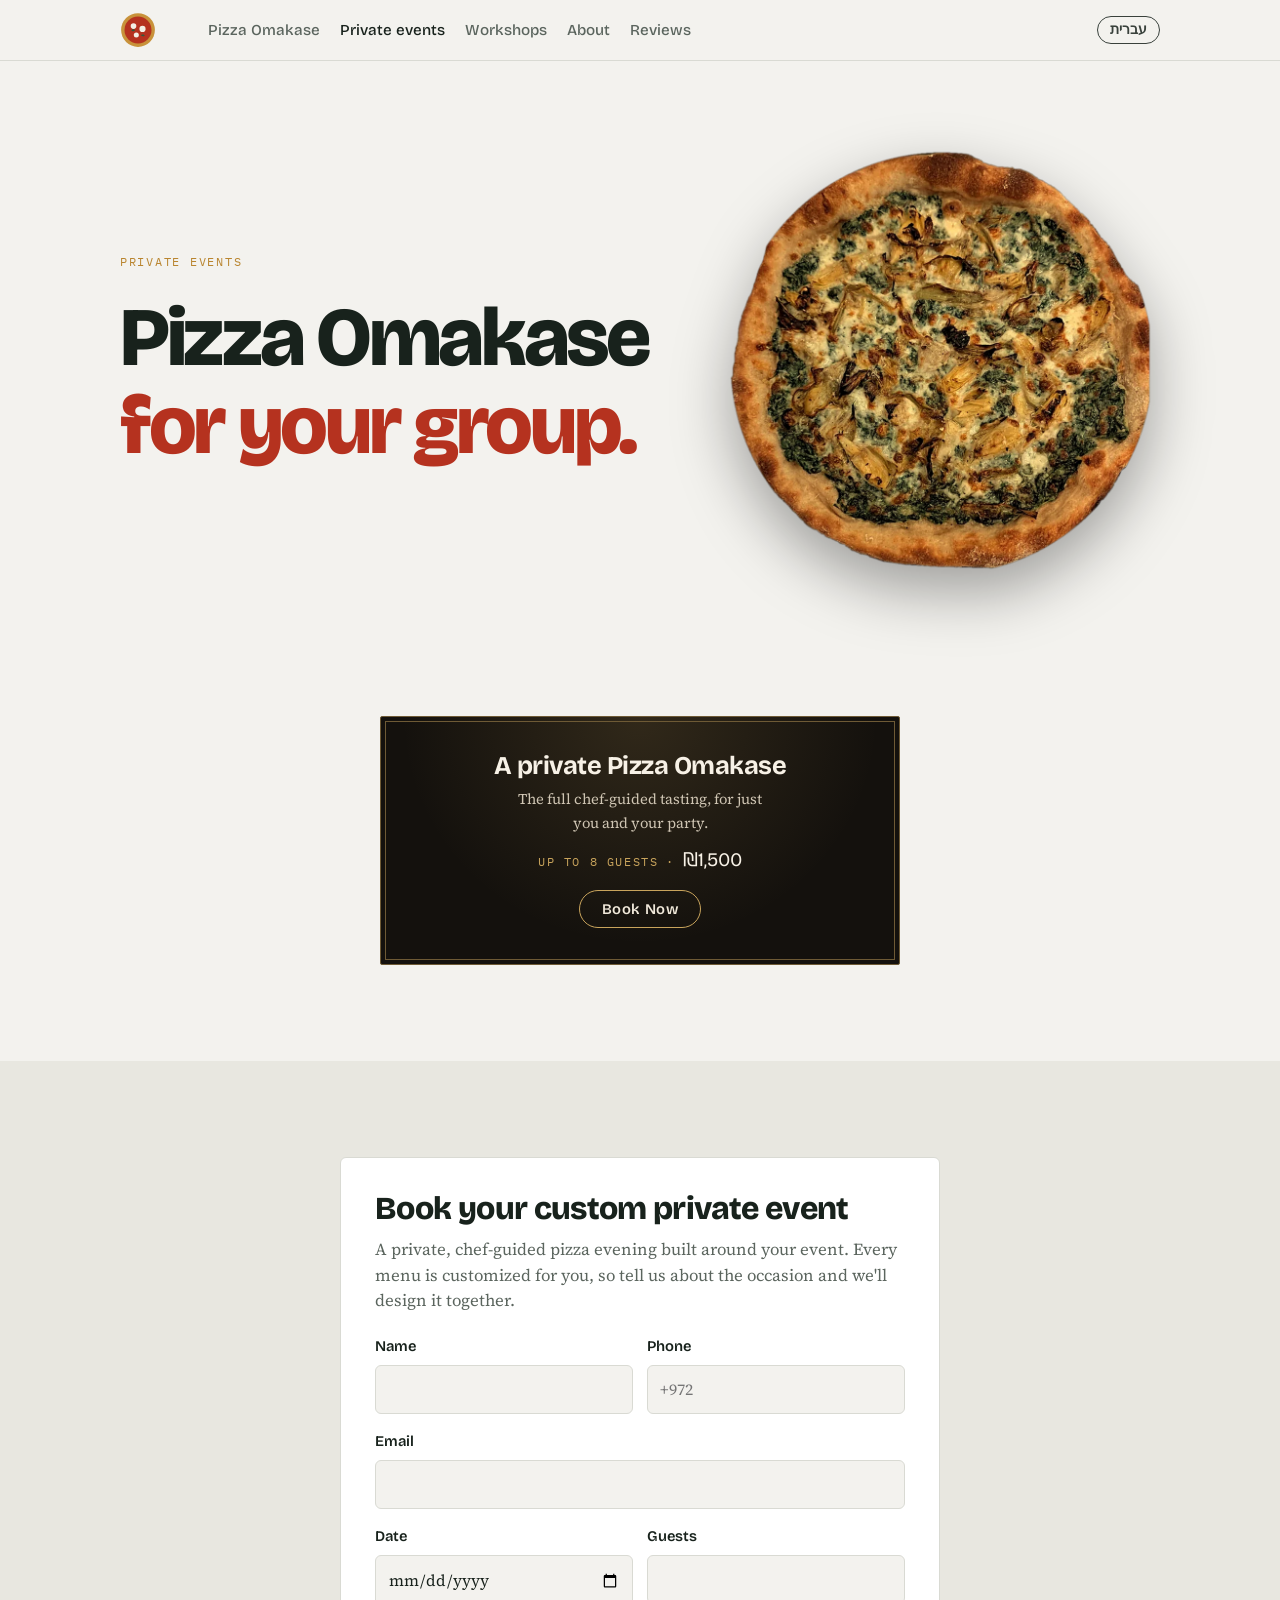
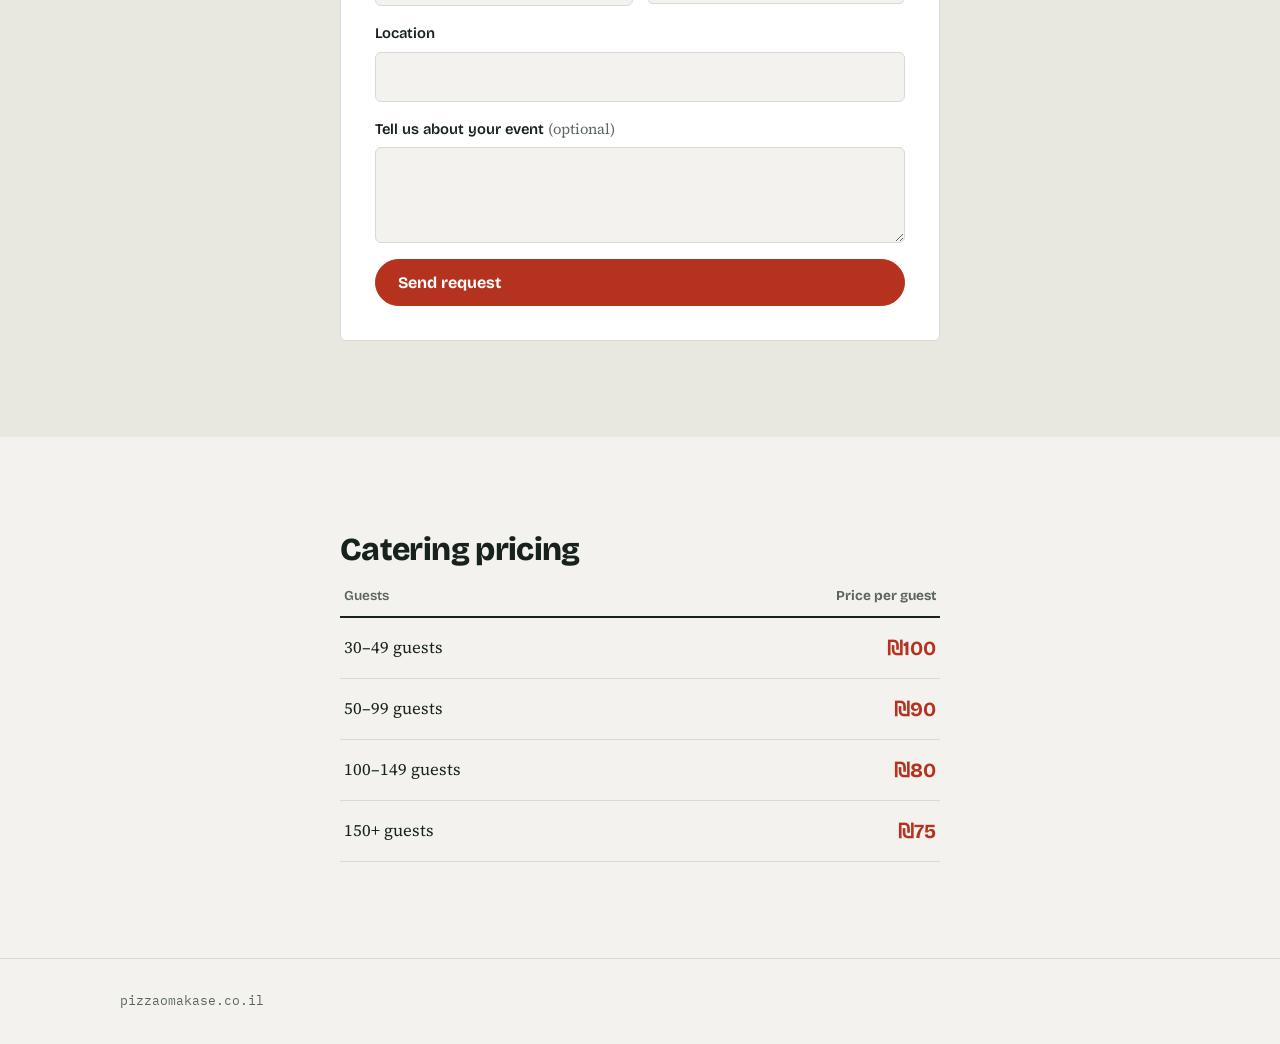
==== commit 681b4918: "Private events: show the Spinach Artichoke pie instead of the Vodka pie Co-Authored-By: Claude Opus " ====
--- a/private-events.html
+++ b/private-events.html
@@ -267,7 +267,7 @@
         <h1 data-he="פיצה אומקאסה<br><em>לקבוצה שלכם.</em>">Pizza Omakase<br><em>for your group.</em></h1>
       </div>
       <figure>
-        <img src="images/pizza-vodka.webp?v=4" alt="The Vodka pie" data-he-alt="פיצה וודקה" width="900" height="900">
+        <img src="images/pizza-spinach-artichoke.webp?v=4" alt="The Spinach Artichoke pie" data-he-alt="פיצה תרד וארטישוק" width="900" height="900">
       </figure>
     </div>
   </div>
@@ -394,12 +394,12 @@
 });
 </script>
 <script>
-/* Private Pizza Omakase booking: the next 3 open Tuesday/Thursday evenings at least 5 days ahead (Israel time),
+/* Private Pizza Omakase booking: the next 4 open Tuesdays and next 4 open Thursdays at least 5 days ahead (Israel time),
    skipping any date already in the Google Sheet; booking goes straight to the ₪1,500 Morning link. */
 (()=>{
 const PRIVATE_PAY_LINK = "https://mrng.to/uQAEgTNSwF";
 const EVENTS_CSV_URL = "https://docs.google.com/spreadsheets/d/e/2PACX-1vR-lP_wJIR6Vepet6Y2UDRExhSLIXeEjG2Xf9GtXmF34XiUtwmNr2so5jNAj9eTIJwAHDrVMnOuB5fs/pub?gid=0&single=true&output=csv";
-const MIN_DAYS_AHEAD = 5, DATES_SHOWN = 3, PRIVATE_DAYS = [2, 4] /* Tue, Thu */, KEY = "0ec3b494-e699-4ae4-8686-b59944bfb0a0";
+const MIN_DAYS_AHEAD = 5, PER_DAY = 4, PRIVATE_DAYS = [2, 4] /* Tue, Thu */, KEY = "0ec3b494-e699-4ae4-8686-b59944bfb0a0";
 const form=document.getElementById("bookPrivate"), status=form.querySelector(".status"), btn=form.querySelector("button[type=submit]");
 const sel=document.getElementById("b-date"), reqWrap=document.getElementById("b-req-wrap"), reqDate=document.getElementById("b-reqdate");
 const payLabel=()=>I18N.t("Book Now"), reqLabel=()=>I18N.t("Send date request");
@@ -418,10 +418,13 @@
   const ilToday=new Intl.DateTimeFormat("en-CA",{timeZone:"Asia/Jerusalem"}).format(new Date());
   const d=new Date(ilToday+"T12:00:00Z");d.setUTCDate(d.getUTCDate()+MIN_DAYS_AHEAD);
   const avail=[];
-  for(let i=0;avail.length<DATES_SHOWN&&i<365;i++,d.setUTCDate(d.getUTCDate()+1)){
-    if(!PRIVATE_DAYS.includes(d.getUTCDay())) continue;
+  const count={};
+  for(let i=0;avail.length<PER_DAY*PRIVATE_DAYS.length&&i<365;i++,d.setUTCDate(d.getUTCDate()+1)){
+    const wd=d.getUTCDay();
+    if(!PRIVATE_DAYS.includes(wd)||(count[wd]||0)>=PER_DAY) continue;
     const iso=d.toISOString().slice(0,10);
-    if(!taken.has(iso)) avail.push(iso);
+    if(taken.has(iso)) continue;
+    avail.push(iso); count[wd]=(count[wd]||0)+1;
   }
   renderCal(avail);
 })();
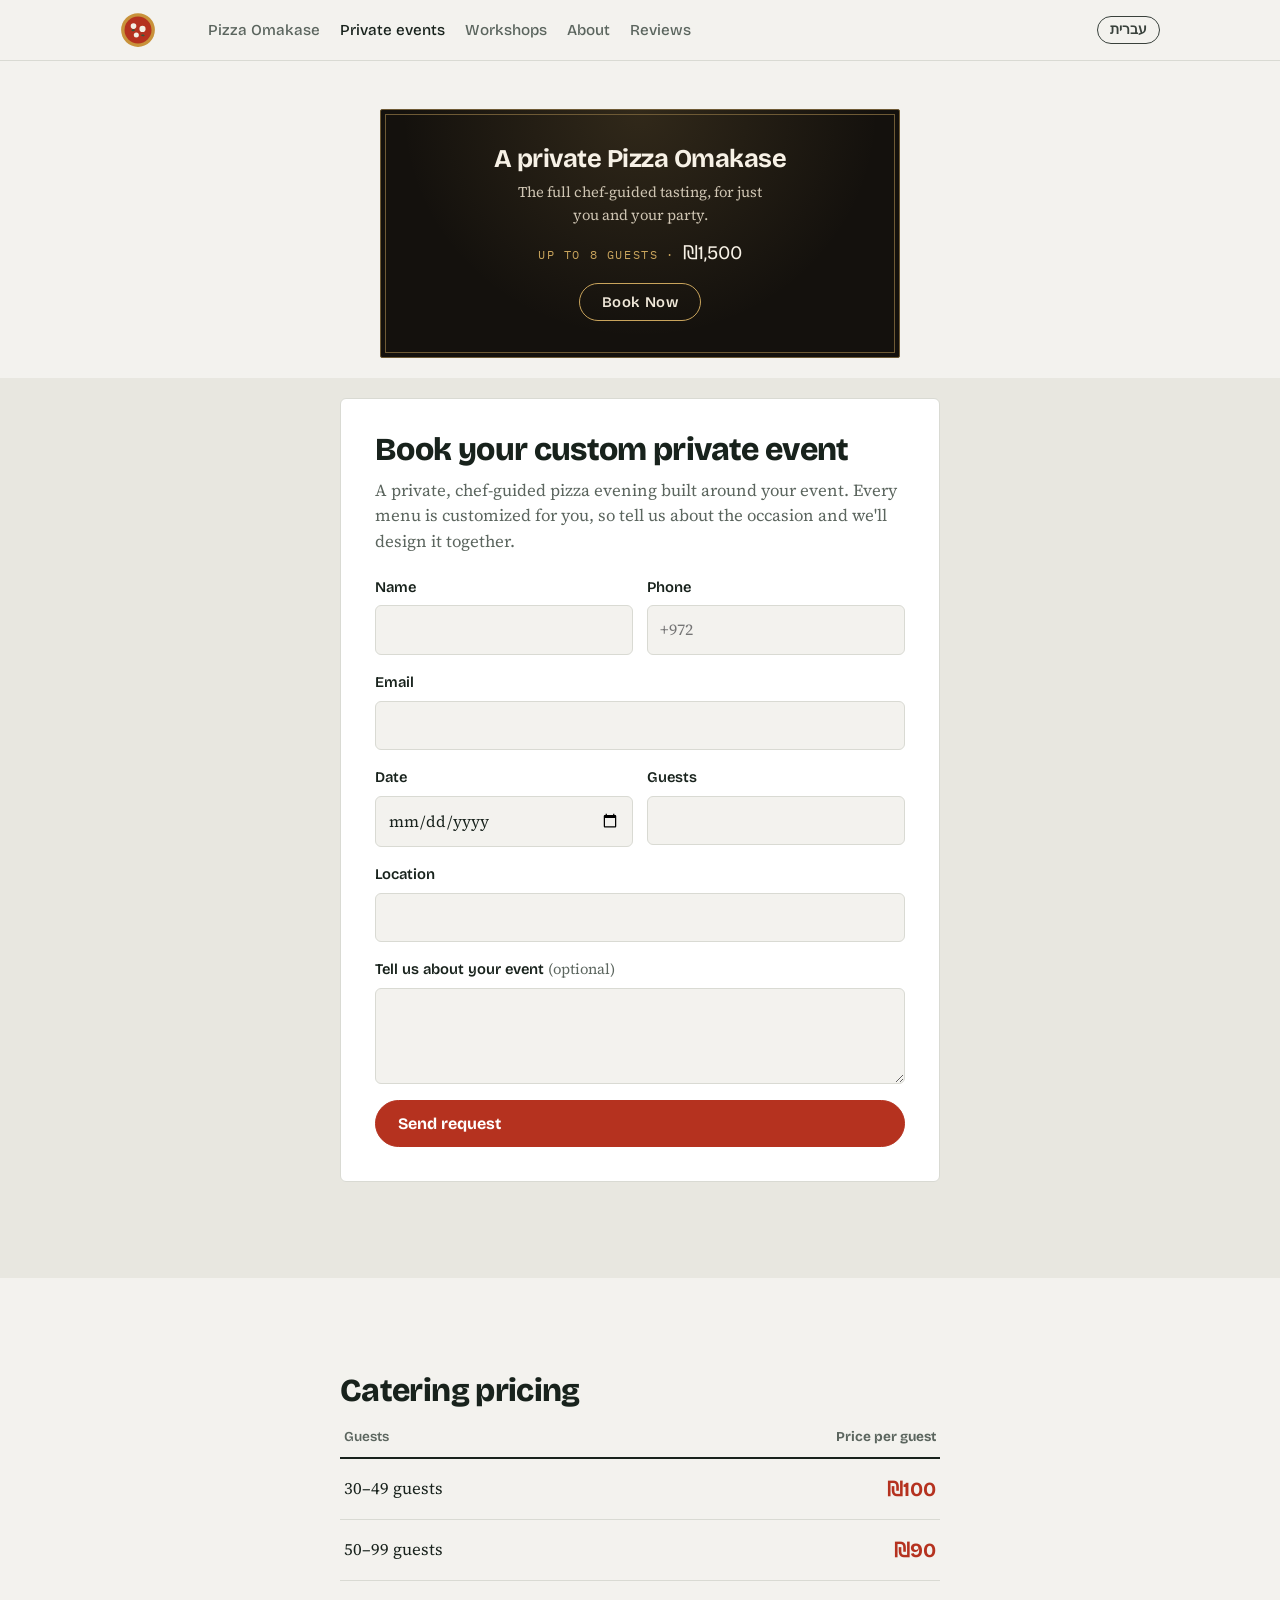
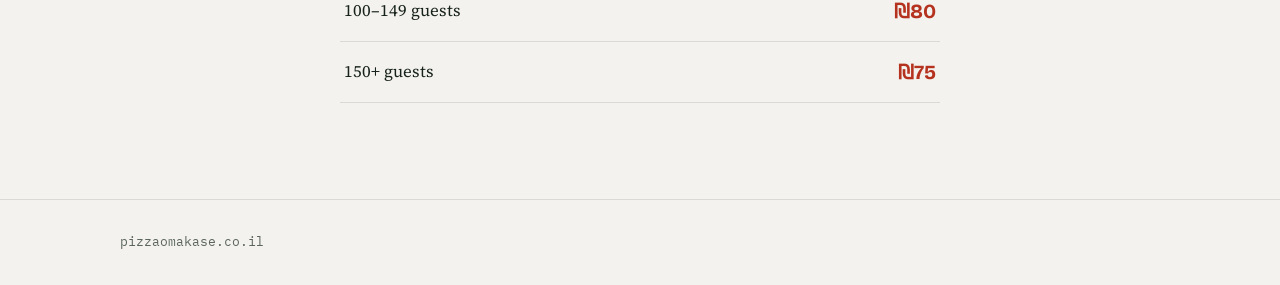
==== commit 3c5c8b21: "Private events: booking card first (hero removed), custom event form right after Co-Authored-By: Cla" ====
--- a/private-events.html
+++ b/private-events.html
@@ -201,6 +201,11 @@
 footer .wrap{display:flex;flex-wrap:wrap;justify-content:space-between;gap:12px;font-family:var(--mono);font-size:.8rem;color:var(--muted)}
 
 /* private events page */
+.sr-only{position:absolute;width:1px;height:1px;padding:0;margin:-1px;overflow:hidden;clip:rect(0 0 0 0);white-space:nowrap;border:0}
+/* Private events: booking card first, custom event form close behind it */
+#book-private{padding-block:clamp(28px,4vw,48px) clamp(12px,2vw,20px)}
+#book-private + section{padding-top:clamp(12px,2vw,20px)}
+#book-private + section .panel{margin-top:0}
 .pe-hero{padding-block:clamp(40px,7vw,80px) clamp(24px,4vw,40px)}
 .pe-hero .wrap{display:grid;grid-template-columns:1.1fr .9fr;gap:clamp(28px,5vw,64px);align-items:center}
 .pe-hero h1{font-size:clamp(2.8rem,8vw,5.2rem);font-weight:800;letter-spacing:-.04em}
@@ -260,17 +265,7 @@
 </header>
 
 <main>
-  <div class="pe-hero">
-    <div class="wrap">
-      <div class="copy">
-        <p class="eyebrow" data-he="אירועים פרטיים">Private events</p>
-        <h1 data-he="פיצה אומקאסה<br><em>לקבוצה שלכם.</em>">Pizza Omakase<br><em>for your group.</em></h1>
-      </div>
-      <figure>
-        <img src="images/pizza-spinach-artichoke.webp?v=4" alt="The Spinach Artichoke pie" data-he-alt="פיצה תרד וארטישוק" width="900" height="900">
-      </figure>
-    </div>
-  </div>
+  <h1 class="sr-only" data-he="אירועים פרטיים · פיצה אומקאסה">Private events · Pizza Omakase</h1>
 
   <section id="book-private">
     <div class="wrap">
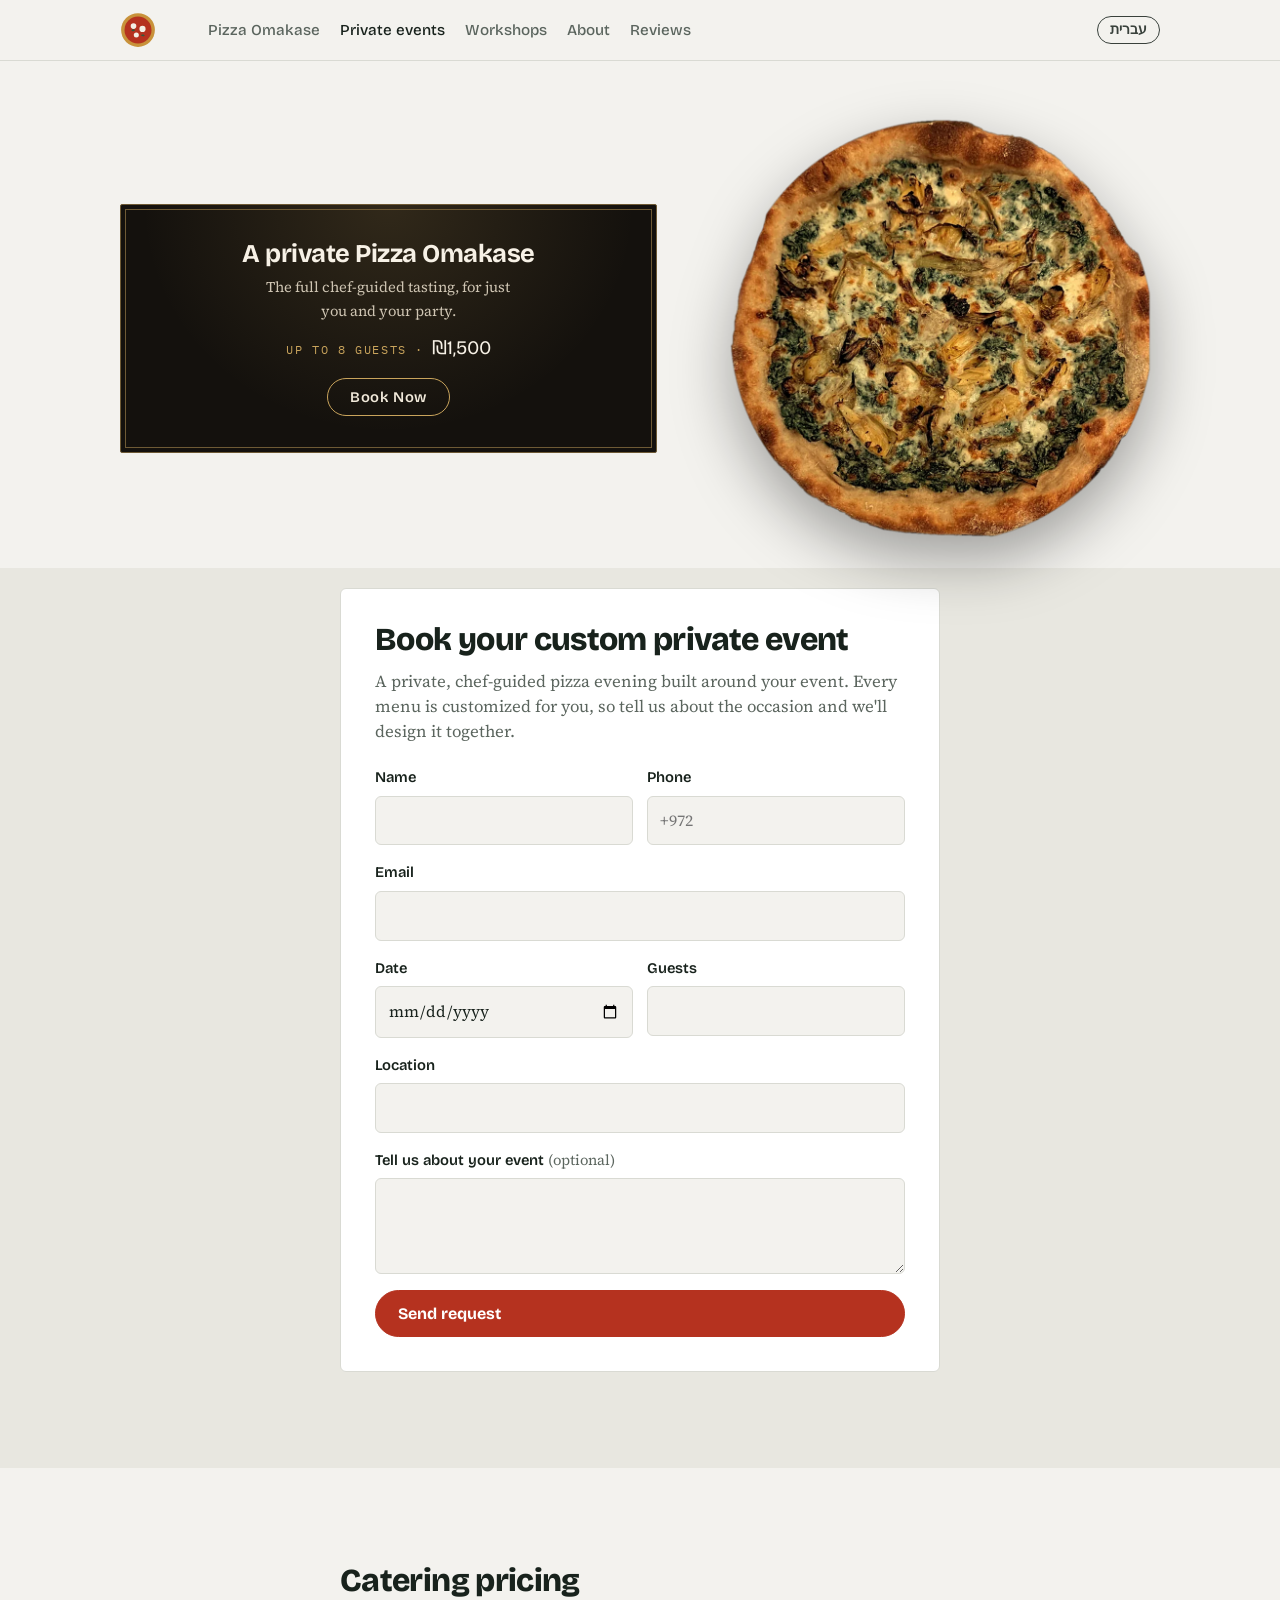
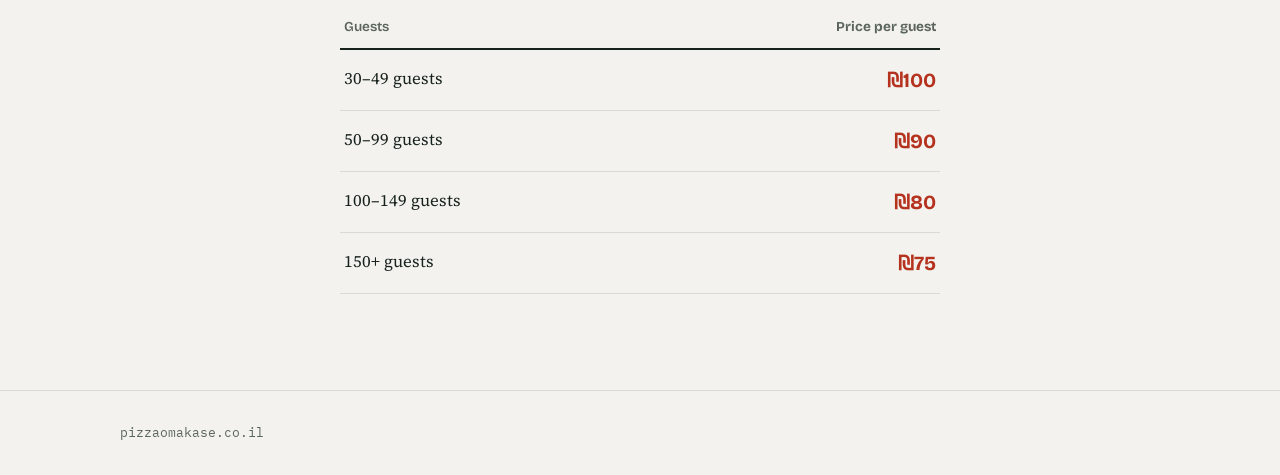
==== commit 6d070145: "Private events (desktop): Spinach Artichoke pie back on the top right beside the booking card Co-Aut" ====
--- a/private-events.html
+++ b/private-events.html
@@ -204,6 +204,13 @@
 .sr-only{position:absolute;width:1px;height:1px;padding:0;margin:-1px;overflow:hidden;clip:rect(0 0 0 0);white-space:nowrap;border:0}
 /* Private events: booking card first, custom event form close behind it */
 #book-private{padding-block:clamp(28px,4vw,48px) clamp(12px,2vw,20px)}
+.pe-pizza{display:none;margin:0}
+.pe-pizza img{display:block;width:100%;height:auto;filter:drop-shadow(0 24px 30px rgba(0,0,0,.35))}
+@media (min-width:821px){
+  #book-private .wrap{display:grid;grid-template-columns:1.1fr .9fr;gap:clamp(32px,5vw,64px);align-items:center}
+  #book-private .private-card{width:100%;margin:0}
+  .pe-pizza{display:block;max-width:440px;justify-self:center}
+}
 #book-private + section{padding-top:clamp(12px,2vw,20px)}
 #book-private + section .panel{margin-top:0}
 .pe-hero{padding-block:clamp(40px,7vw,80px) clamp(24px,4vw,40px)}
@@ -305,6 +312,9 @@
         <p class="status" role="status" hidden></p>
       </form>
       </div>
+      <figure class="pe-pizza">
+        <img src="images/pizza-spinach-artichoke.webp?v=4" alt="The Spinach Artichoke pie" data-he-alt="פיצה תרד וארטישוק" width="900" height="900">
+      </figure>
     </div>
   </section>
 
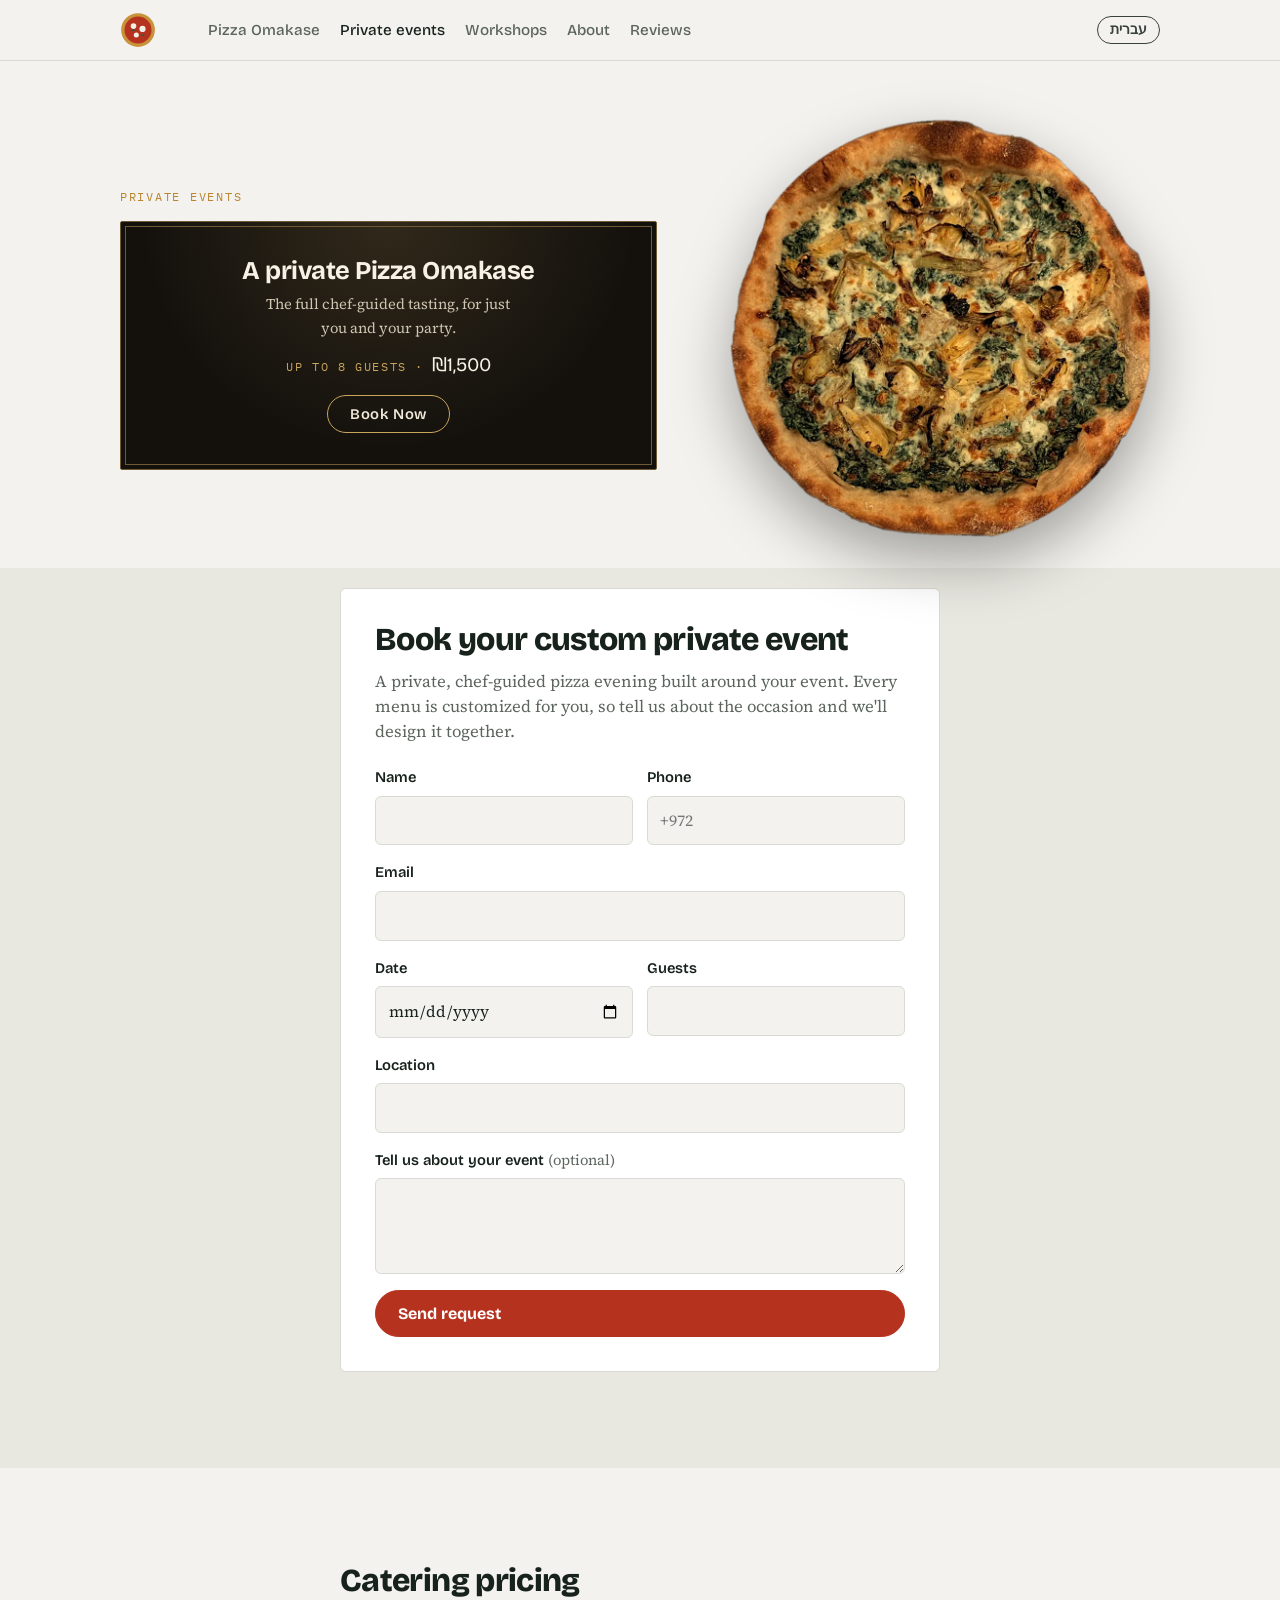
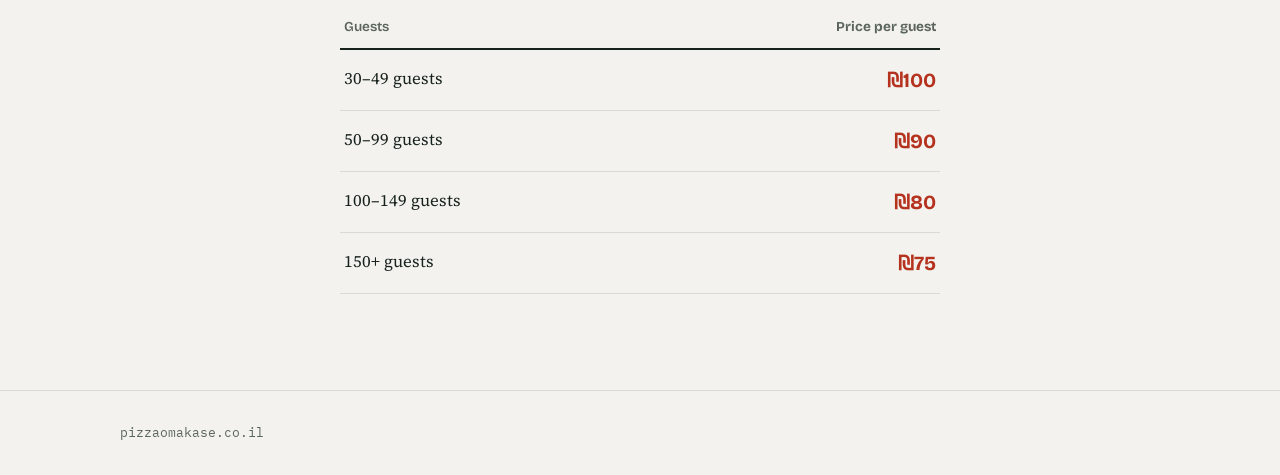
==== commit 254d2412: "Private events: yellow 'Private events' label above the booking card (EN/HE) Co-Authored-By: Claude " ====
--- a/private-events.html
+++ b/private-events.html
@@ -204,10 +204,12 @@
 .sr-only{position:absolute;width:1px;height:1px;padding:0;margin:-1px;overflow:hidden;clip:rect(0 0 0 0);white-space:nowrap;border:0}
 /* Private events: booking card first, custom event form close behind it */
 #book-private{padding-block:clamp(28px,4vw,48px) clamp(12px,2vw,20px)}
+.pe-label{margin:0 0 clamp(14px,2vw,22px)}
 .pe-pizza{display:none;margin:0}
 .pe-pizza img{display:block;width:100%;height:auto;filter:drop-shadow(0 24px 30px rgba(0,0,0,.35))}
 @media (min-width:821px){
   #book-private .wrap{display:grid;grid-template-columns:1.1fr .9fr;gap:clamp(32px,5vw,64px);align-items:center}
+  #book-private .pe-label{margin:0 0 14px}
   #book-private .private-card{width:100%;margin:0}
   .pe-pizza{display:block;max-width:440px;justify-self:center}
 }
@@ -276,6 +278,8 @@
 
   <section id="book-private">
     <div class="wrap">
+      <div class="pe-left">
+      <p class="eyebrow pe-label" data-he="אירועים פרטיים">Private events</p>
       <div class="private-card">
         <h3 data-he="פיצה אומקאסה פרטית">A private Pizza Omakase</h3>
         <p class="pc-text" data-he="כל חוויית הטעימות בהובלת השף – רק בשבילכם.">The full chef-guided tasting, for just you and your party.</p>
@@ -311,6 +315,7 @@
         <button class="btn primary" type="submit" data-he="הזמינו עכשיו">Book Now</button>
         <p class="status" role="status" hidden></p>
       </form>
+      </div>
       </div>
       <figure class="pe-pizza">
         <img src="images/pizza-spinach-artichoke.webp?v=4" alt="The Spinach Artichoke pie" data-he-alt="פיצה תרד וארטישוק" width="900" height="900">
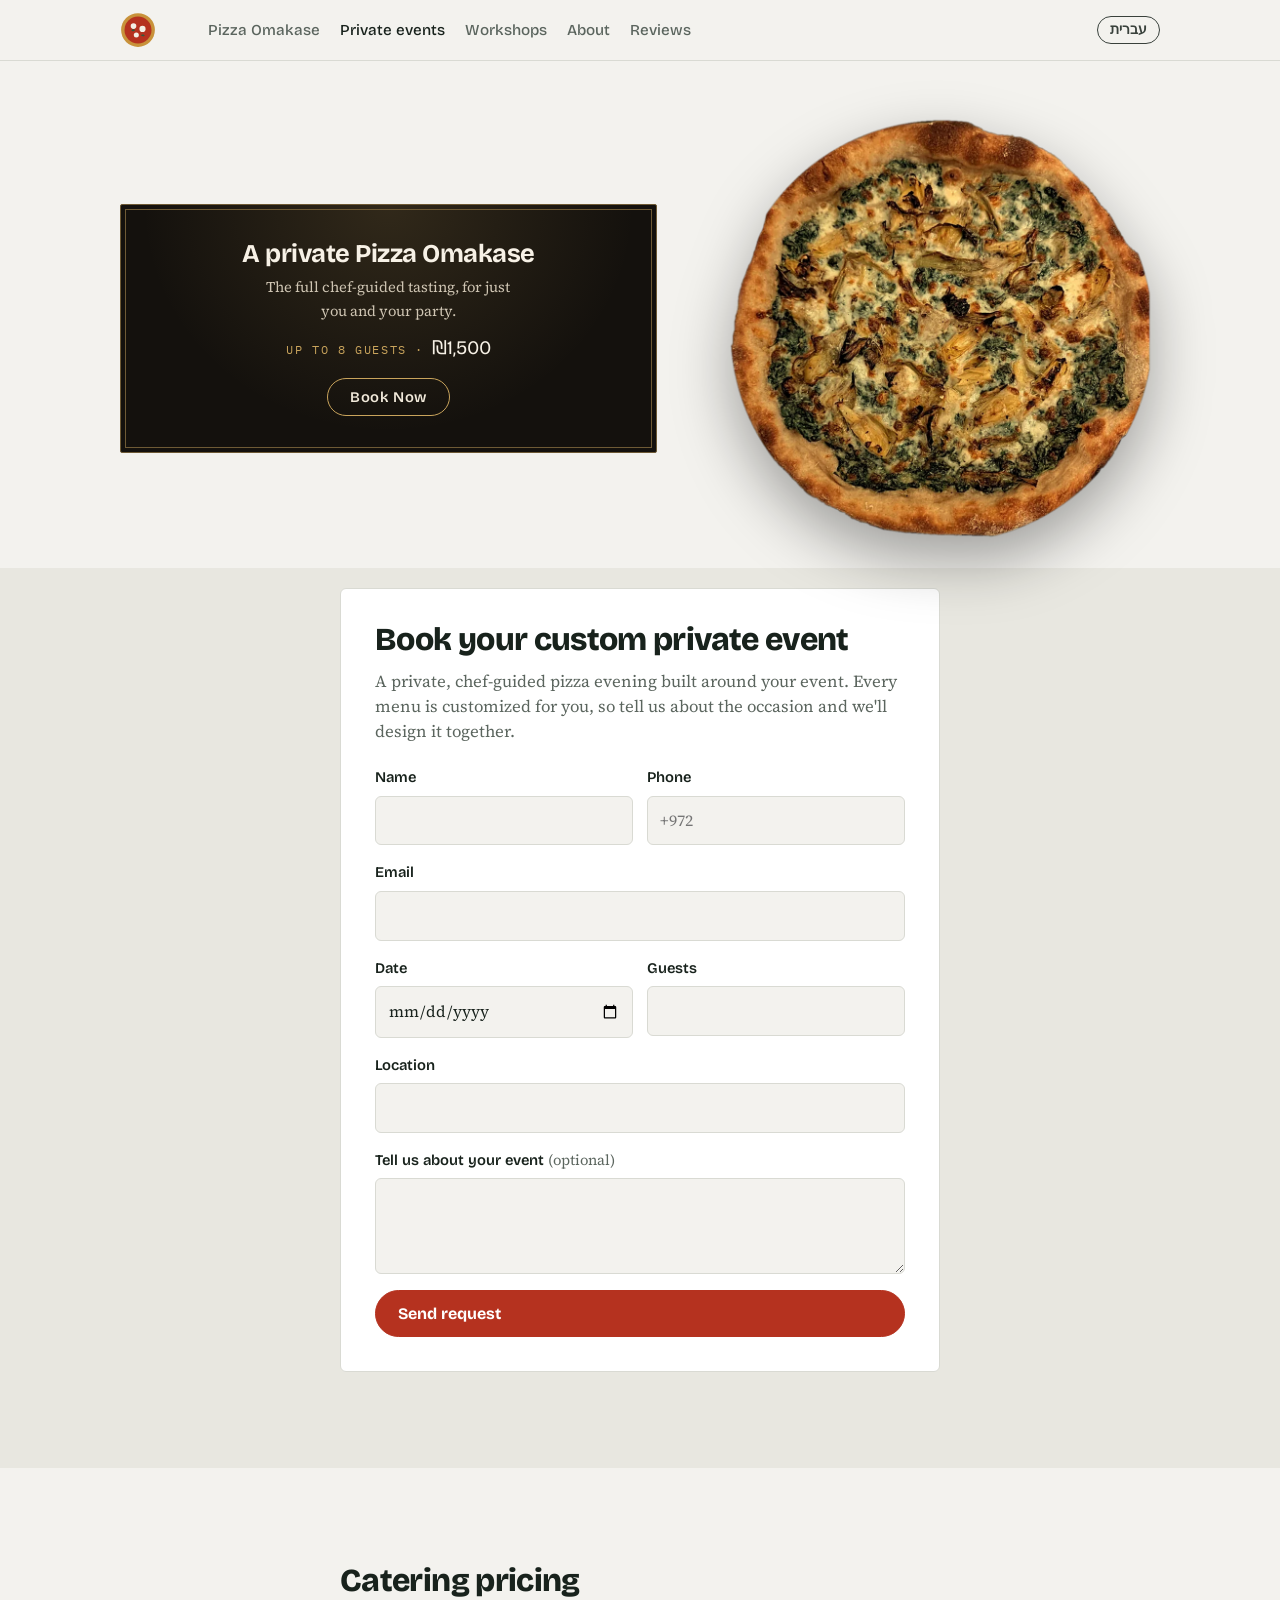
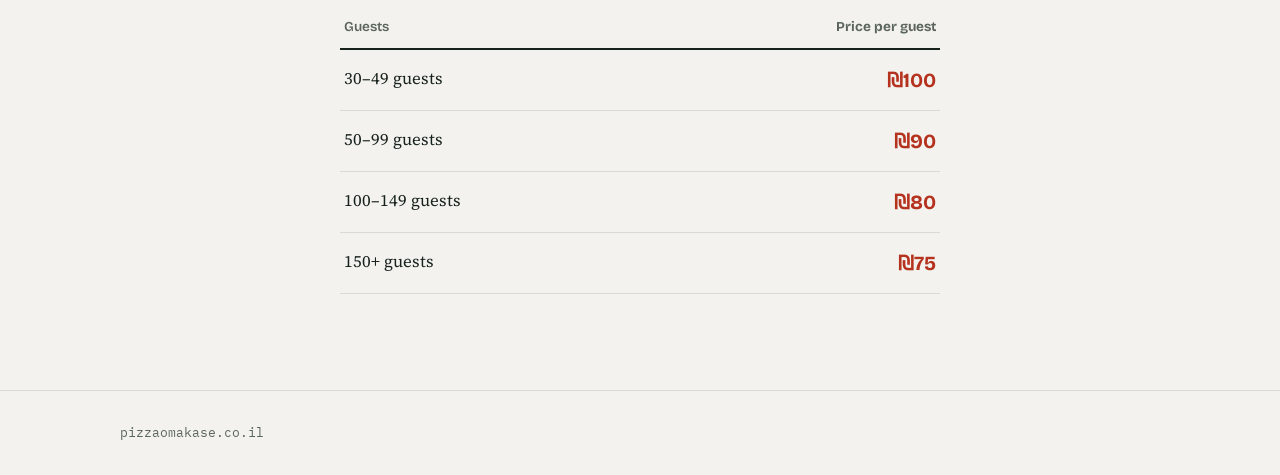
==== commit 4e8d91e8: "Revert: remove 'Private events' label from the private events page Co-Authored-By: Claude Opus 5.5 <" ====
--- a/private-events.html
+++ b/private-events.html
@@ -204,12 +204,10 @@
 .sr-only{position:absolute;width:1px;height:1px;padding:0;margin:-1px;overflow:hidden;clip:rect(0 0 0 0);white-space:nowrap;border:0}
 /* Private events: booking card first, custom event form close behind it */
 #book-private{padding-block:clamp(28px,4vw,48px) clamp(12px,2vw,20px)}
-.pe-label{margin:0 0 clamp(14px,2vw,22px)}
 .pe-pizza{display:none;margin:0}
 .pe-pizza img{display:block;width:100%;height:auto;filter:drop-shadow(0 24px 30px rgba(0,0,0,.35))}
 @media (min-width:821px){
   #book-private .wrap{display:grid;grid-template-columns:1.1fr .9fr;gap:clamp(32px,5vw,64px);align-items:center}
-  #book-private .pe-label{margin:0 0 14px}
   #book-private .private-card{width:100%;margin:0}
   .pe-pizza{display:block;max-width:440px;justify-self:center}
 }
@@ -278,8 +276,6 @@
 
   <section id="book-private">
     <div class="wrap">
-      <div class="pe-left">
-      <p class="eyebrow pe-label" data-he="אירועים פרטיים">Private events</p>
       <div class="private-card">
         <h3 data-he="פיצה אומקאסה פרטית">A private Pizza Omakase</h3>
         <p class="pc-text" data-he="כל חוויית הטעימות בהובלת השף – רק בשבילכם.">The full chef-guided tasting, for just you and your party.</p>
@@ -315,7 +311,6 @@
         <button class="btn primary" type="submit" data-he="הזמינו עכשיו">Book Now</button>
         <p class="status" role="status" hidden></p>
       </form>
-      </div>
       </div>
       <figure class="pe-pizza">
         <img src="images/pizza-spinach-artichoke.webp?v=4" alt="The Spinach Artichoke pie" data-he-alt="פיצה תרד וארטישוק" width="900" height="900">
